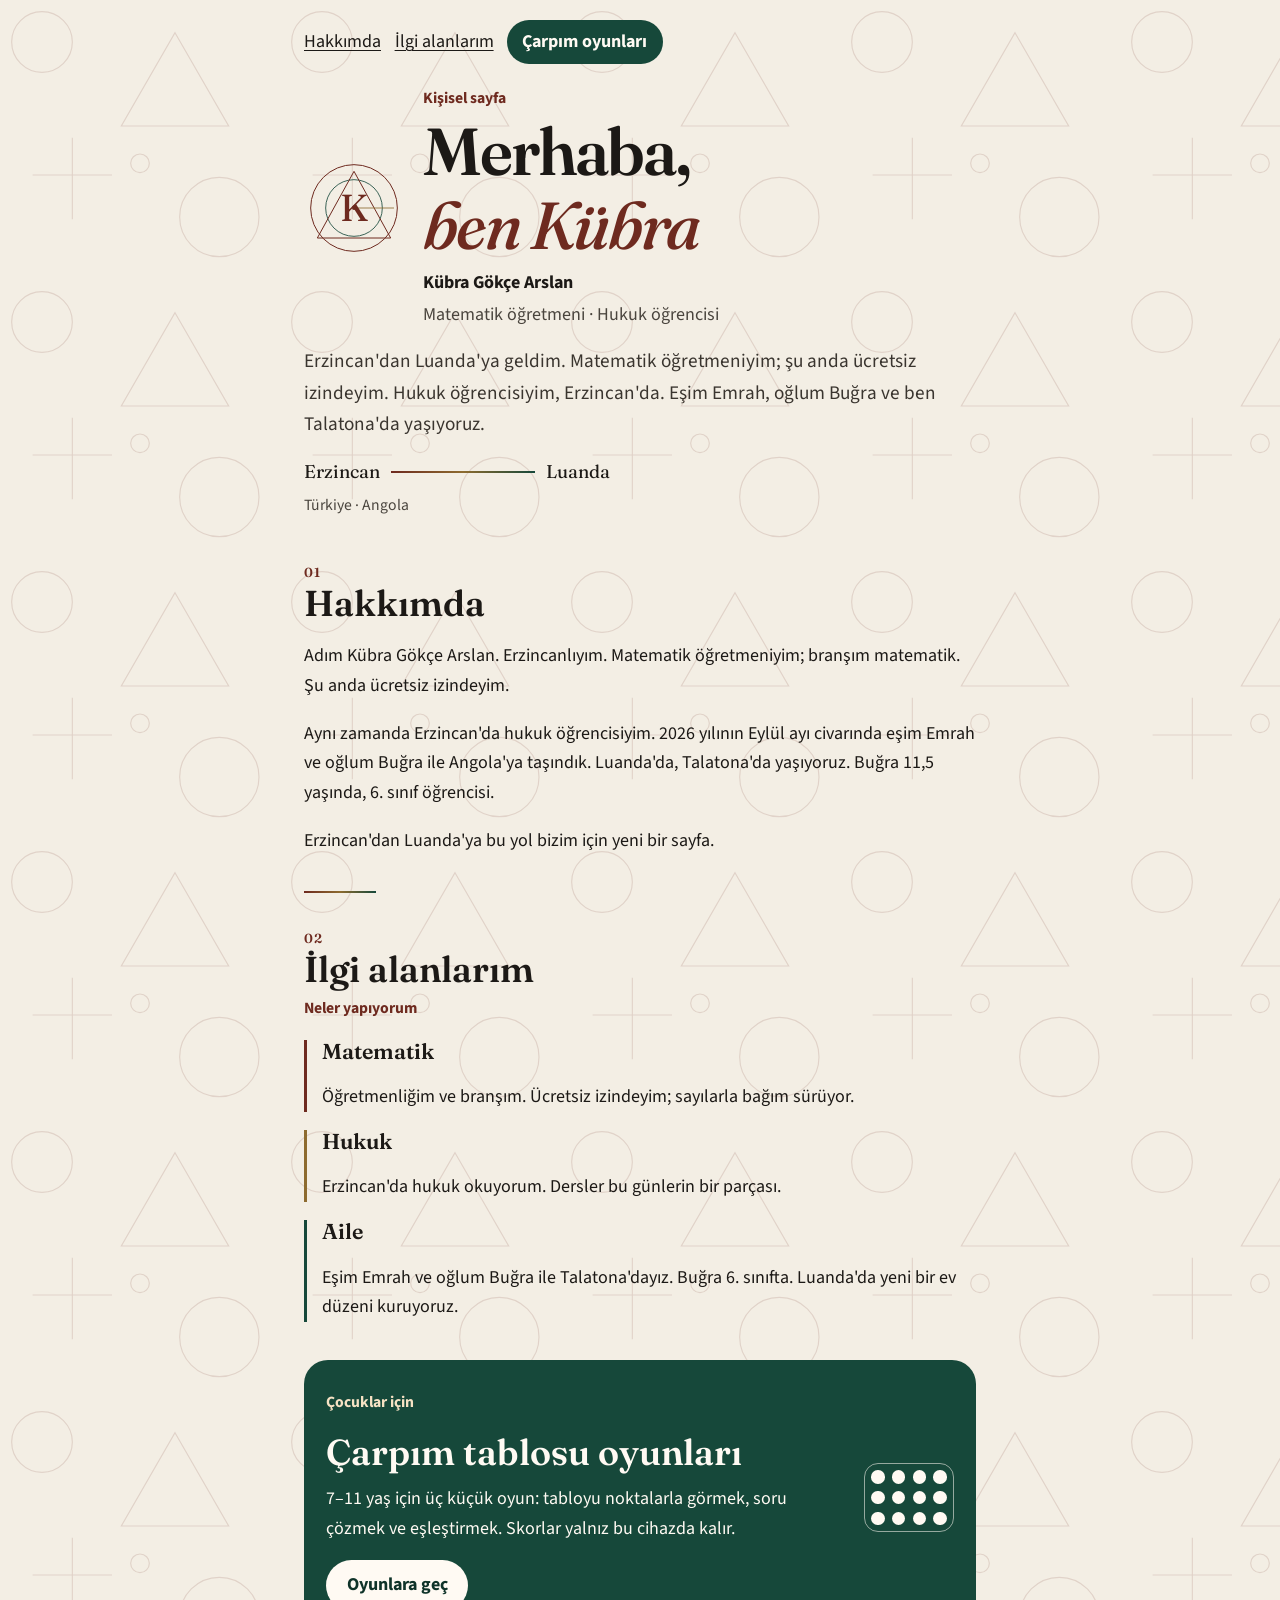
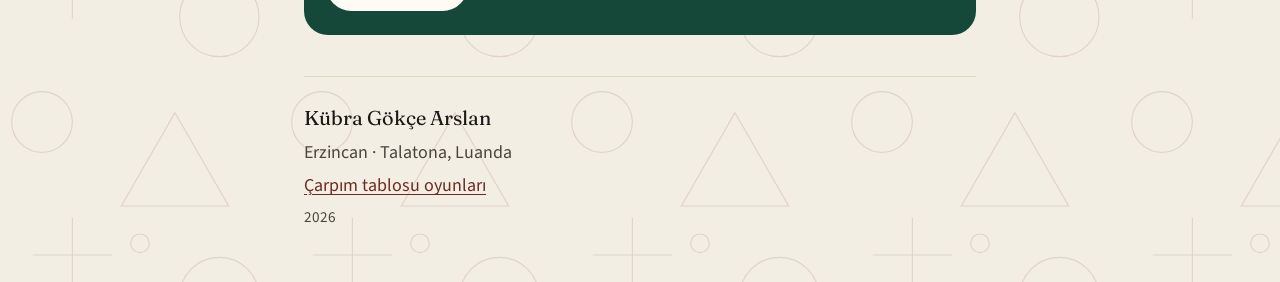
==== index.html @ b250f560 "Add Kübra's personal page and multiplication games Publish a static Turkish homepage from the reposi" ====
<!DOCTYPE html>
<html lang="tr">
<head>
  <meta charset="utf-8">
  <meta name="viewport" content="width=device-width, initial-scale=1">
  <meta name="description" content="Kübra Gökçe Arslan'ın kişisel sayfası. Erzincanlı matematik öğretmeni ve hukuk öğrencisi. Luanda, Talatona.">
  <meta name="theme-color" content="#f3eee4">
  <meta name="color-scheme" content="light">
  <title>Kübra Gökçe Arslan</title>
  <link rel="icon" href="favicon.svg" type="image/svg+xml">
  <link rel="preconnect" href="https://fonts.googleapis.com">
  <link rel="preconnect" href="https://fonts.gstatic.com" crossorigin>
  <link href="https://fonts.googleapis.com/css2?family=Fraunces:ital,opsz,wght@0,9..144,600;1,9..144,500&family=Source+Sans+3:ital,wght@0,400;0,600;0,700;1,400&display=swap" rel="stylesheet">
  <link rel="stylesheet" href="styles.css">
</head>
<body>
  <a class="skip" href="#icerik">İçeriğe geç</a>
  <div class="wrap">
    <header class="hero">
      <nav class="nav" aria-label="Sayfa bölümleri">
        <a href="#hakkimda">Hakkımda</a>
        <a href="#ilgi">İlgi alanlarım</a>
        <a class="nav-cta" href="oyunlar/index.html">Çarpım oyunları</a>
      </nav>

      <div class="hero-top">
        <!--
          Fotoğraf eklemek istersen:
          1. Fotoğraf dosyasını bu klasöre koy. Adı, örneğin, fotograf.jpg olsun.
          2. Alttaki <div class="seal">...</div> bloğunun tamamını sil.
          3. Yerine şunu yapıştır:
             <img class="portre" src="fotograf.jpg" alt="Kübra Gökçe Arslan">
          Bu not sitede görünmez.
        -->
        <div class="seal" aria-hidden="true">
          <svg viewBox="0 0 120 120" focusable="false">
            <circle cx="60" cy="60" r="52" fill="none" stroke="currentColor" stroke-width="1.2"/>
            <circle cx="60" cy="60" r="34" fill="none" stroke="#16483a" stroke-width="1"/>
            <path d="M60 16 L104 96 H16 Z" fill="none" stroke="currentColor" stroke-width="1.2"/>
            <path d="M60 60 H108" stroke="#8d6b2f" stroke-width="1"/>
            <circle cx="60" cy="60" r="2.4" fill="currentColor"/>
          </svg>
          <span class="seal-letter">K</span>
        </div>

        <div class="hero-copy">
          <p class="kicker">Kişisel sayfa</p>
          <h1>Merhaba, <em>ben Kübra</em></h1>
          <p class="fullname">Kübra Gökçe Arslan</p>
          <p class="roles">Matematik öğretmeni · Hukuk öğrencisi</p>
        </div>
      </div>

      <p class="lead">Erzincan'dan Luanda'ya geldim. Matematik öğretmeniyim; şu anda ücretsiz izindeyim. Hukuk öğrencisiyim, Erzincan'da. Eşim Emrah, oğlum Buğra ve ben Talatona'da yaşıyoruz.</p>

      <div class="yol">
        <span>Erzincan</span>
        <span class="yol-cizgi" aria-hidden="true"></span>
        <span>Luanda</span>
      </div>
      <p class="yol-alt">Türkiye · Angola</p>
    </header>

    <main id="icerik">
      <section id="hakkimda" aria-labelledby="hakkimda-baslik">
        <h2 id="hakkimda-baslik"><span class="idx" aria-hidden="true">01</span>Hakkımda</h2>
        <p>Adım Kübra Gökçe Arslan. Erzincanlıyım. Matematik öğretmeniyim; branşım matematik. Şu anda ücretsiz izindeyim.</p>
        <p>Aynı zamanda Erzincan'da hukuk öğrencisiyim. 2026 yılının Eylül ayı civarında eşim Emrah ve oğlum Buğra ile Angola'ya taşındık. Luanda'da, Talatona'da yaşıyoruz. Buğra 11,5 yaşında, 6. sınıf öğrencisi.</p>
        <p>Erzincan'dan Luanda'ya bu yol bizim için yeni bir sayfa.</p>
      </section>

      <hr class="soft">

      <section id="ilgi" aria-labelledby="ilgi-baslik">
        <h2 id="ilgi-baslik"><span class="idx" aria-hidden="true">02</span>İlgi alanlarım</h2>
        <p class="section-kicker">Neler yapıyorum</p>
        <article class="thread">
          <h3>Matematik</h3>
          <p>Öğretmenliğim ve branşım. Ücretsiz izindeyim; sayılarla bağım sürüyor.</p>
        </article>
        <article class="thread thread-hukuk">
          <h3>Hukuk</h3>
          <p>Erzincan'da hukuk okuyorum. Dersler bu günlerin bir parçası.</p>
        </article>
        <article class="thread thread-aile">
          <h3>Aile</h3>
          <p>Eşim Emrah ve oğlum Buğra ile Talatona'dayız. Buğra 6. sınıfta. Luanda'da yeni bir ev düzeni kuruyoruz.</p>
        </article>
      </section>

      <section class="play" aria-labelledby="oyun-baslik">
        <div class="play-copy">
          <p class="kicker">Çocuklar için</p>
          <h2 id="oyun-baslik">Çarpım tablosu oyunları</h2>
          <p>7–11 yaş için üç küçük oyun: tabloyu noktalarla görmek, soru çözmek ve eşleştirmek. Skorlar yalnız bu cihazda kalır.</p>
          <a class="btn" href="oyunlar/index.html">Oyunlara geç</a>
        </div>
        <div class="play-dots" aria-hidden="true">
          <span></span><span></span><span></span><span></span>
          <span></span><span></span><span></span><span></span>
          <span></span><span></span><span></span><span></span>
        </div>
      </section>
    </main>

    <footer>
      <!--
        İletişim yazmak istersen bu notu sil ve altına kısa bir satır ekle.
        Örnek:
        <p>İletişim: istediğin kısa not</p>
        E-posta, telefon veya adres yazmak zorunda değilsin.
        Yazarsan sayfa herkese açık olur; bunu unutma.
      -->
      <p class="footer-name">Kübra Gökçe Arslan</p>
      <p>Erzincan · Talatona, Luanda</p>
      <p><a href="oyunlar/index.html">Çarpım tablosu oyunları</a></p>
      <p class="fine">2026</p>
    </footer>
  </div>
</body>
</html>
---- styles.css ----
/* Görünüm bu dosyada. Yazıları değiştirmek için index.html dosyasına bak. */

:root {
  --bg: #f3eee4;
  --card: #fffaf3;
  --ink: #1c1916;
  --ink-soft: #3a352f;
  --muted: #4a453e;
  --line: #e3d7c4;
  --terra: #6e2a1f;
  --palm: #16483a;
  --palm-deep: #0f3329;
  --cream: #fffaf3;
  --gold: #8d6b2f;
  --wash: #f6e4d8;
  --good: #e4f0e8;
  --serif: "Fraunces", "Iowan Old Style", Palatino, "Palatino Linotype", Georgia, serif;
  --sans: "Source Sans 3", "Segoe UI", sans-serif;
}

*,
*::before,
*::after {
  box-sizing: border-box;
}

html {
  scroll-behavior: smooth;
}

body {
  margin: 0;
  background-color: var(--bg);
  background-image: url("motif.svg");
  background-size: 280px;
  color: var(--ink);
  font-family: var(--sans);
  font-size: 1.125rem;
  line-height: 1.65;
  overflow-x: clip;
}

::selection {
  background: #ead3b0;
  color: var(--ink);
}

img,
svg {
  max-width: 100%;
  height: auto;
}

a {
  color: var(--terra);
  text-underline-offset: 0.18em;
}

a:hover {
  color: var(--palm);
}

:focus {
  outline: 3px solid var(--palm);
  outline-offset: 3px;
}

:focus:not(:focus-visible) {
  outline: none;
}

.skip {
  position: absolute;
  left: 0.75rem;
  top: -4rem;
  z-index: 20;
  background: var(--ink);
  color: var(--cream);
  padding: 0.55rem 0.9rem;
  border-radius: 10px;
  text-decoration: none;
}

.skip:focus {
  top: 0.75rem;
}

.wrap {
  width: min(42rem, calc(100% - 2rem));
  margin-inline: auto;
  padding-bottom: 3rem;
}

.kicker,
.section-kicker {
  margin: 0;
  color: var(--terra);
  font-weight: 700;
  font-size: 0.98rem;
}

.hero {
  padding: 1.25rem 0 0.5rem;
}

.nav {
  display: flex;
  flex-wrap: wrap;
  gap: 0.35rem 0.85rem;
  align-items: center;
  margin: 0 0 1.35rem;
}

.nav a {
  color: var(--ink);
  min-height: 44px;
  display: inline-flex;
  align-items: center;
  text-decoration-thickness: 1px;
}

.nav a.nav-cta {
  color: var(--cream);
  background: var(--palm);
  text-decoration: none;
  font-weight: 700;
  padding: 0.35rem 0.95rem;
  border-radius: 999px;
}

.nav a.nav-cta:hover {
  color: var(--cream);
  background: var(--palm-deep);
}

.hero-top {
  display: flex;
  flex-direction: column;
  gap: 0.85rem;
  margin-bottom: 1rem;
}

.seal {
  position: relative;
  width: 6.25rem;
  height: 6.25rem;
  color: var(--terra);
  display: grid;
  place-items: center;
  flex: none;
}

.seal svg {
  position: absolute;
  inset: 0;
  width: 100%;
  height: 100%;
}

.seal-letter {
  position: relative;
  font-family: var(--serif);
  font-size: 2.35rem;
  line-height: 1;
}

.portre {
  width: 6.5rem;
  height: 6.5rem;
  object-fit: cover;
  border-radius: 50%;
  border: 3px solid var(--cream);
  box-shadow: 0 0 0 1.5px var(--line);
}

h1,
h2,
h3 {
  font-family: var(--serif);
  font-weight: 600;
  line-height: 1.12;
  text-wrap: balance;
}

h1 {
  margin: 0.15rem 0 0.35rem;
  font-size: clamp(2.5rem, 8vw, 4.15rem);
  letter-spacing: -0.03em;
}

h1 em {
  font-style: italic;
  font-weight: 500;
  color: var(--terra);
}

h2 {
  margin: 0 0 0.75rem;
  font-size: clamp(1.75rem, 4vw, 2.25rem);
}

h3 {
  margin: 0 0 0.3rem;
  font-size: 1.35rem;
}

.idx {
  display: block;
  margin-bottom: 0.2rem;
  color: var(--terra);
  font-size: 0.82rem;
  letter-spacing: 0.08em;
  font-variant-numeric: tabular-nums;
}

.fullname {
  margin: 0;
  font-weight: 700;
}

.roles {
  margin: 0.15rem 0 0;
  color: var(--muted);
}

.lead {
  font-size: 1.2rem;
  color: var(--ink-soft);
  margin: 0.4rem 0 1rem;
}

.yol {
  display: flex;
  align-items: center;
  gap: 0.7rem;
  font-family: var(--serif);
  font-size: 1.15rem;
}

.yol-cizgi {
  flex: 1;
  max-width: 9rem;
  height: 2px;
  background: linear-gradient(90deg, var(--terra), var(--gold), var(--palm));
}

.yol-alt {
  margin: 0.35rem 0 0;
  color: var(--muted);
  font-size: 0.98rem;
}

main section {
  margin-top: 2.4rem;
}

.section-kicker {
  margin-top: -0.35rem;
  margin-bottom: 1rem;
}

.thread {
  border-left: 3px solid var(--terra);
  padding-left: 0.95rem;
  margin: 1.15rem 0;
}

.thread-hukuk {
  border-left-color: var(--gold);
}

.thread-aile {
  border-left-color: var(--palm);
}

hr.soft {
  border: 0;
  height: 2px;
  width: 4.5rem;
  margin: 2.2rem 0 0;
  background: linear-gradient(90deg, var(--terra), var(--gold), var(--palm));
}

.play {
  background: var(--palm);
  color: var(--cream);
  border-radius: 24px;
  padding: 1.35rem 1.25rem 1.45rem;
  display: grid;
  gap: 1rem;
}

.play .kicker,
.play h2,
.play p {
  color: var(--cream);
}

.play .kicker {
  color: #f6e2c4;
}

.play p {
  margin: 0.35rem 0 1rem;
}

.play .btn {
  background: var(--cream);
  color: var(--palm-deep);
}

.play .btn:hover {
  background: #fff;
  color: var(--palm-deep);
}

.play-dots {
  display: grid;
  grid-template-columns: repeat(4, 0.85rem);
  gap: 0.45rem;
  align-content: center;
  justify-content: start;
  padding: 0.35rem;
  border: 1.5px solid rgba(255, 250, 243, 0.55);
  border-radius: 14px;
  width: max-content;
  height: max-content;
}

.play-dots span {
  width: 0.85rem;
  height: 0.85rem;
  border-radius: 50%;
  background: var(--cream);
}

.btn,
button,
input {
  font: inherit;
}

.btn {
  display: inline-flex;
  align-items: center;
  justify-content: center;
  min-height: 48px;
  padding: 0.55rem 1.15rem;
  border-radius: 999px;
  border: 2px solid transparent;
  background: var(--palm);
  color: var(--cream);
  text-decoration: none;
  font-weight: 700;
  cursor: pointer;
  touch-action: manipulation;
}

.btn:hover {
  background: var(--palm-deep);
  color: var(--cream);
}

.btn-ghost {
  background: transparent;
  color: var(--ink);
  border-color: var(--line);
}

.btn-ghost:hover {
  background: var(--card);
  color: var(--ink);
}

footer {
  margin-top: 2.6rem;
  padding-top: 1.2rem;
  border-top: 1px solid var(--line);
  color: var(--muted);
}

footer p {
  margin: 0.25rem 0;
}

.footer-name {
  font-family: var(--serif);
  color: var(--ink);
  font-size: 1.25rem;
}

.fine {
  font-size: 0.95rem;
}

.sr-only {
  position: absolute;
  width: 1px;
  height: 1px;
  padding: 0;
  margin: -1px;
  overflow: hidden;
  clip: rect(0, 0, 0, 0);
  white-space: nowrap;
  border: 0;
}

@media (min-width: 680px) {
  .hero-top {
    flex-direction: row;
    align-items: center;
    gap: 1.2rem;
  }

  .play {
    grid-template-columns: 1fr auto;
    align-items: center;
    padding: 1.5rem 1.4rem;
  }
}

@media (prefers-reduced-motion: reduce) {
  html {
    scroll-behavior: auto;
  }

  *,
  *::before,
  *::after {
    animation: none !important;
    transition: none !important;
  }
}

@media (forced-colors: active) {
  .nav-cta,
  .btn,
  .play {
    border: 1px solid ButtonText;
  }
}
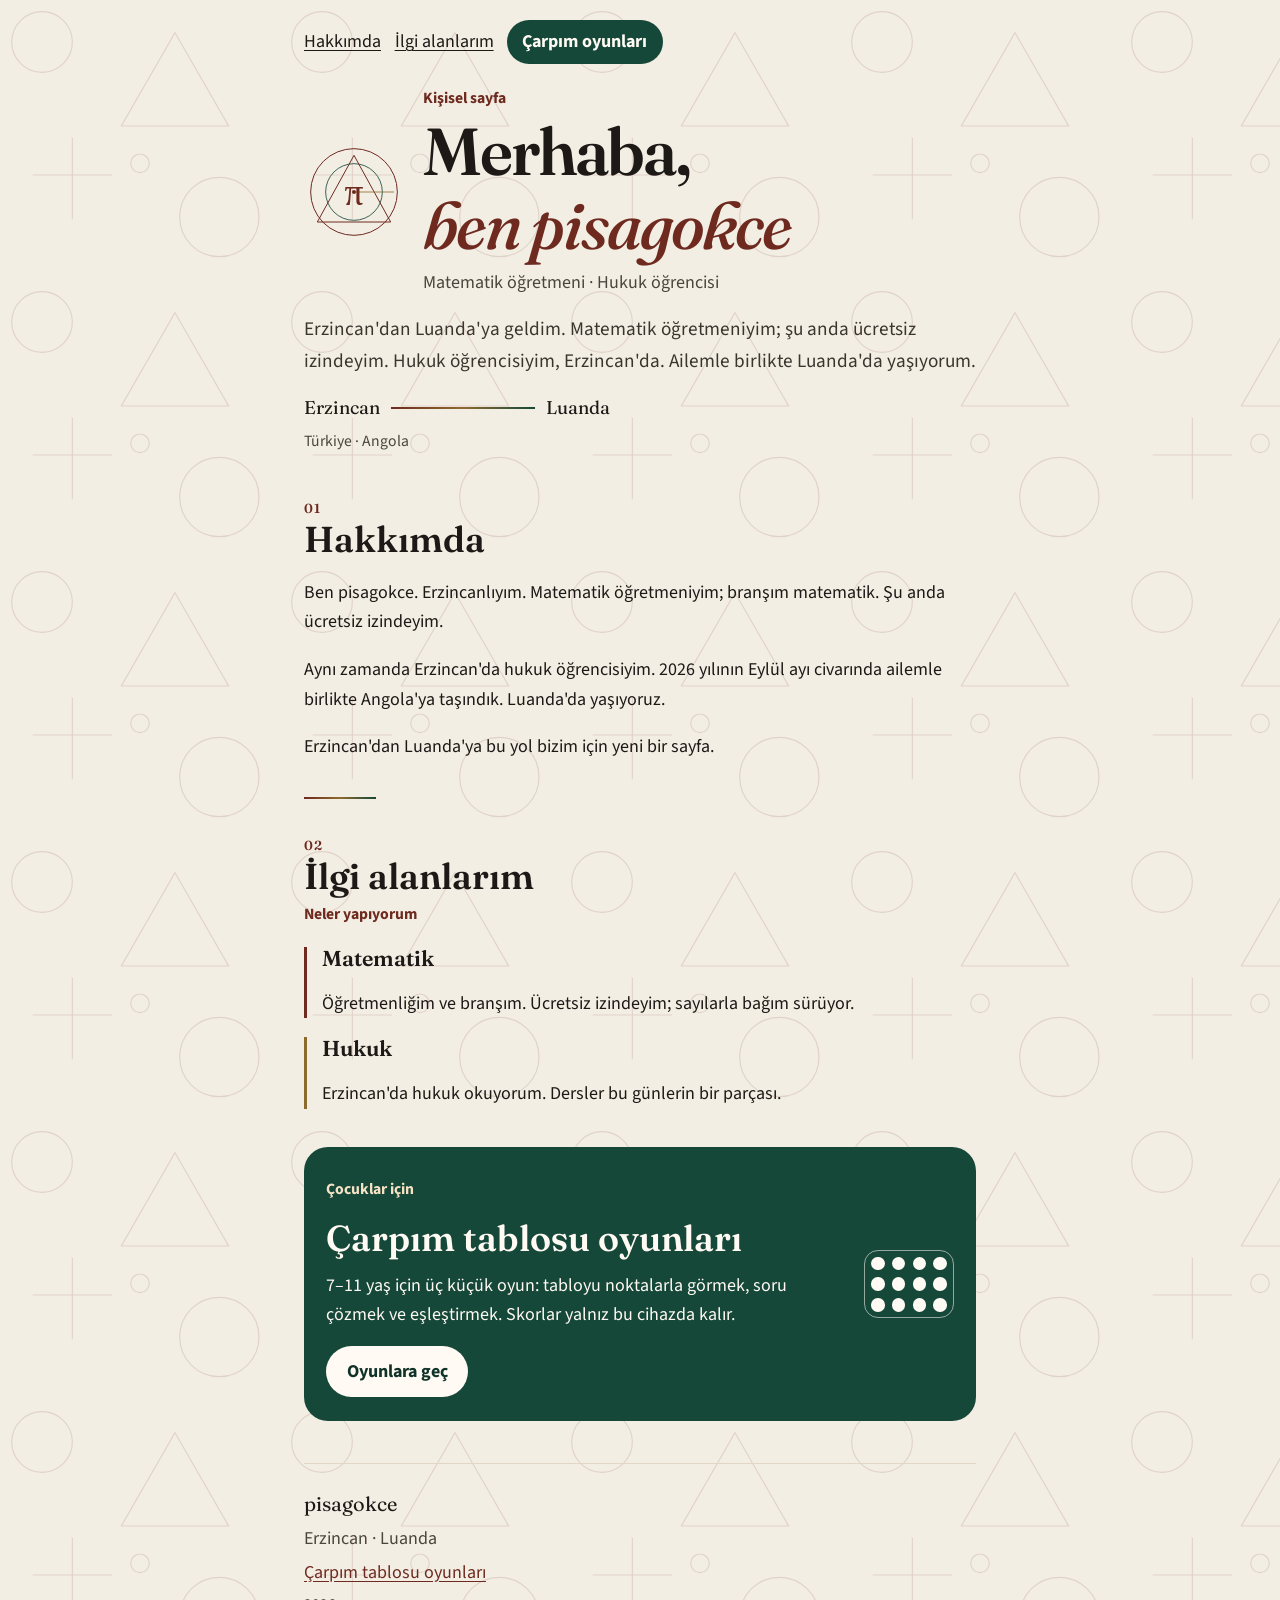
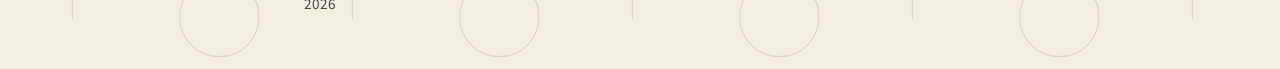
==== commit 554662b4: "Use the public name pisagokce and drop private details The page no longer names family members or a " ====
--- a/index.html
+++ b/index.html
@@ -3,10 +3,10 @@
 <head>
   <meta charset="utf-8">
   <meta name="viewport" content="width=device-width, initial-scale=1">
-  <meta name="description" content="Kübra Gökçe Arslan'ın kişisel sayfası. Erzincanlı matematik öğretmeni ve hukuk öğrencisi. Luanda, Talatona.">
+  <meta name="description" content="pisagokce'nin kişisel sayfası. Erzincanlı matematik öğretmeni ve hukuk öğrencisi. Luanda.">
   <meta name="theme-color" content="#f3eee4">
   <meta name="color-scheme" content="light">
-  <title>Kübra Gökçe Arslan</title>
+  <title>pisagokce</title>
   <link rel="icon" href="favicon.svg" type="image/svg+xml">
   <link rel="preconnect" href="https://fonts.googleapis.com">
   <link rel="preconnect" href="https://fonts.gstatic.com" crossorigin>
@@ -29,7 +29,7 @@
           1. Fotoğraf dosyasını bu klasöre koy. Adı, örneğin, fotograf.jpg olsun.
           2. Alttaki <div class="seal">...</div> bloğunun tamamını sil.
           3. Yerine şunu yapıştır:
-             <img class="portre" src="fotograf.jpg" alt="Kübra Gökçe Arslan">
+             <img class="portre" src="fotograf.jpg" alt="pisagokce">
           Bu not sitede görünmez.
         -->
         <div class="seal" aria-hidden="true">
@@ -40,18 +40,17 @@
             <path d="M60 60 H108" stroke="#8d6b2f" stroke-width="1"/>
             <circle cx="60" cy="60" r="2.4" fill="currentColor"/>
           </svg>
-          <span class="seal-letter">K</span>
+          <span class="seal-letter">π</span>
         </div>
 
         <div class="hero-copy">
           <p class="kicker">Kişisel sayfa</p>
-          <h1>Merhaba, <em>ben Kübra</em></h1>
-          <p class="fullname">Kübra Gökçe Arslan</p>
+          <h1>Merhaba, <em>ben pisagokce</em></h1>
           <p class="roles">Matematik öğretmeni · Hukuk öğrencisi</p>
         </div>
       </div>
 
-      <p class="lead">Erzincan'dan Luanda'ya geldim. Matematik öğretmeniyim; şu anda ücretsiz izindeyim. Hukuk öğrencisiyim, Erzincan'da. Eşim Emrah, oğlum Buğra ve ben Talatona'da yaşıyoruz.</p>
+      <p class="lead">Erzincan'dan Luanda'ya geldim. Matematik öğretmeniyim; şu anda ücretsiz izindeyim. Hukuk öğrencisiyim, Erzincan'da. Ailemle birlikte Luanda'da yaşıyorum.</p>
 
       <div class="yol">
         <span>Erzincan</span>
@@ -64,8 +63,8 @@
     <main id="icerik">
       <section id="hakkimda" aria-labelledby="hakkimda-baslik">
         <h2 id="hakkimda-baslik"><span class="idx" aria-hidden="true">01</span>Hakkımda</h2>
-        <p>Adım Kübra Gökçe Arslan. Erzincanlıyım. Matematik öğretmeniyim; branşım matematik. Şu anda ücretsiz izindeyim.</p>
-        <p>Aynı zamanda Erzincan'da hukuk öğrencisiyim. 2026 yılının Eylül ayı civarında eşim Emrah ve oğlum Buğra ile Angola'ya taşındık. Luanda'da, Talatona'da yaşıyoruz. Buğra 11,5 yaşında, 6. sınıf öğrencisi.</p>
+        <p>Ben pisagokce. Erzincanlıyım. Matematik öğretmeniyim; branşım matematik. Şu anda ücretsiz izindeyim.</p>
+        <p>Aynı zamanda Erzincan'da hukuk öğrencisiyim. 2026 yılının Eylül ayı civarında ailemle birlikte Angola'ya taşındık. Luanda'da yaşıyoruz.</p>
         <p>Erzincan'dan Luanda'ya bu yol bizim için yeni bir sayfa.</p>
       </section>
 
@@ -81,10 +80,6 @@
         <article class="thread thread-hukuk">
           <h3>Hukuk</h3>
           <p>Erzincan'da hukuk okuyorum. Dersler bu günlerin bir parçası.</p>
-        </article>
-        <article class="thread thread-aile">
-          <h3>Aile</h3>
-          <p>Eşim Emrah ve oğlum Buğra ile Talatona'dayız. Buğra 6. sınıfta. Luanda'da yeni bir ev düzeni kuruyoruz.</p>
         </article>
       </section>
 
@@ -111,8 +106,8 @@
         E-posta, telefon veya adres yazmak zorunda değilsin.
         Yazarsan sayfa herkese açık olur; bunu unutma.
       -->
-      <p class="footer-name">Kübra Gökçe Arslan</p>
-      <p>Erzincan · Talatona, Luanda</p>
+      <p class="footer-name">pisagokce</p>
+      <p>Erzincan · Luanda</p>
       <p><a href="oyunlar/index.html">Çarpım tablosu oyunları</a></p>
       <p class="fine">2026</p>
     </footer>
--- a/styles.css
+++ b/styles.css
@@ -269,10 +269,6 @@
   border-left-color: var(--gold);
 }
 
-.thread-aile {
-  border-left-color: var(--palm);
-}
-
 hr.soft {
   border: 0;
   height: 2px;
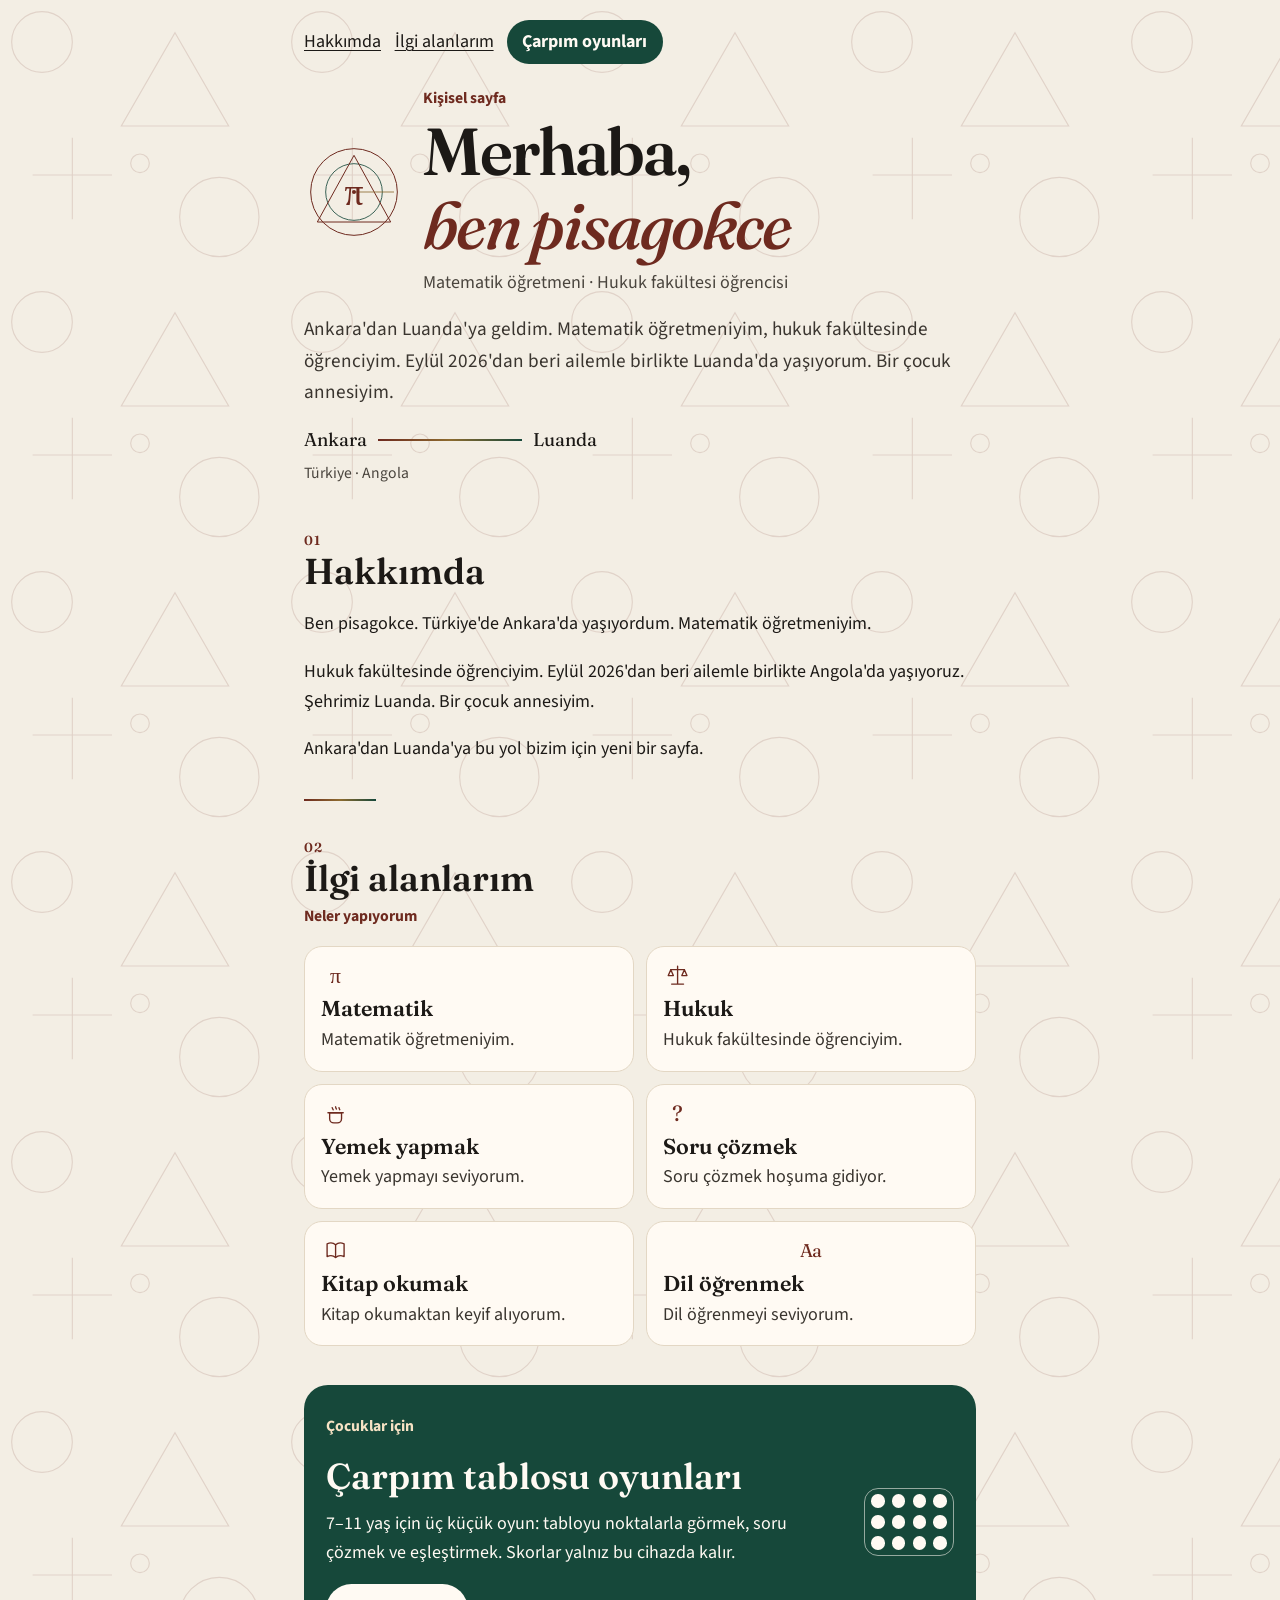
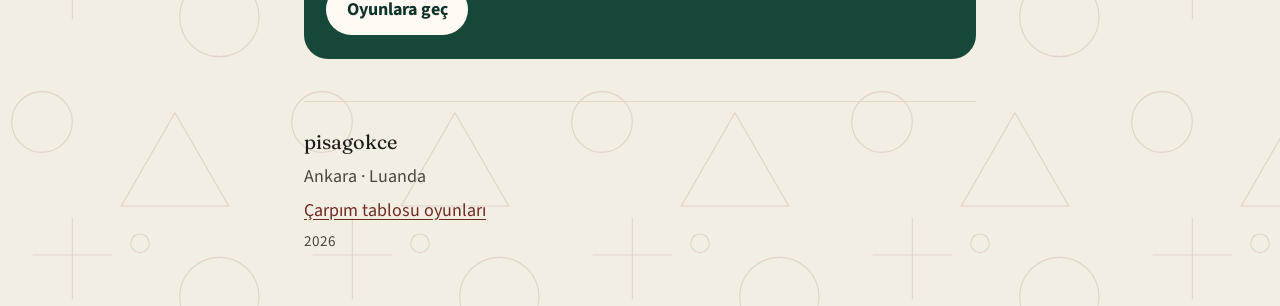
==== commit fa2b2d77: "Rewrite the homepage around Ankara, Luanda, and hobbies The about text now follows the updated facts" ====
--- a/index.html
+++ b/index.html
@@ -3,7 +3,7 @@
 <head>
   <meta charset="utf-8">
   <meta name="viewport" content="width=device-width, initial-scale=1">
-  <meta name="description" content="pisagokce'nin kişisel sayfası. Erzincanlı matematik öğretmeni ve hukuk öğrencisi. Luanda.">
+  <meta name="description" content="pisagokce'nin kişisel sayfası. Ankara'dan Luanda'ya. Matematik öğretmeni, hukuk fakültesi öğrencisi.">
   <meta name="theme-color" content="#f3eee4">
   <meta name="color-scheme" content="light">
   <title>pisagokce</title>
@@ -46,14 +46,14 @@
         <div class="hero-copy">
           <p class="kicker">Kişisel sayfa</p>
           <h1>Merhaba, <em>ben pisagokce</em></h1>
-          <p class="roles">Matematik öğretmeni · Hukuk öğrencisi</p>
+          <p class="roles">Matematik öğretmeni · Hukuk fakültesi öğrencisi</p>
         </div>
       </div>
 
-      <p class="lead">Erzincan'dan Luanda'ya geldim. Matematik öğretmeniyim; şu anda ücretsiz izindeyim. Hukuk öğrencisiyim, Erzincan'da. Ailemle birlikte Luanda'da yaşıyorum.</p>
+      <p class="lead">Ankara'dan Luanda'ya geldim. Matematik öğretmeniyim, hukuk fakültesinde öğrenciyim. Eylül 2026'dan beri ailemle birlikte Luanda'da yaşıyorum. Bir çocuk annesiyim.</p>
 
       <div class="yol">
-        <span>Erzincan</span>
+        <span>Ankara</span>
         <span class="yol-cizgi" aria-hidden="true"></span>
         <span>Luanda</span>
       </div>
@@ -63,9 +63,9 @@
     <main id="icerik">
       <section id="hakkimda" aria-labelledby="hakkimda-baslik">
         <h2 id="hakkimda-baslik"><span class="idx" aria-hidden="true">01</span>Hakkımda</h2>
-        <p>Ben pisagokce. Erzincanlıyım. Matematik öğretmeniyim; branşım matematik. Şu anda ücretsiz izindeyim.</p>
-        <p>Aynı zamanda Erzincan'da hukuk öğrencisiyim. 2026 yılının Eylül ayı civarında ailemle birlikte Angola'ya taşındık. Luanda'da yaşıyoruz.</p>
-        <p>Erzincan'dan Luanda'ya bu yol bizim için yeni bir sayfa.</p>
+        <p>Ben pisagokce. Türkiye'de Ankara'da yaşıyordum. Matematik öğretmeniyim.</p>
+        <p>Hukuk fakültesinde öğrenciyim. Eylül 2026'dan beri ailemle birlikte Angola'da yaşıyoruz. Şehrimiz Luanda. Bir çocuk annesiyim.</p>
+        <p>Ankara'dan Luanda'ya bu yol bizim için yeni bir sayfa.</p>
       </section>
 
       <hr class="soft">
@@ -73,14 +73,53 @@
       <section id="ilgi" aria-labelledby="ilgi-baslik">
         <h2 id="ilgi-baslik"><span class="idx" aria-hidden="true">02</span>İlgi alanlarım</h2>
         <p class="section-kicker">Neler yapıyorum</p>
-        <article class="thread">
-          <h3>Matematik</h3>
-          <p>Öğretmenliğim ve branşım. Ücretsiz izindeyim; sayılarla bağım sürüyor.</p>
-        </article>
-        <article class="thread thread-hukuk">
-          <h3>Hukuk</h3>
-          <p>Erzincan'da hukuk okuyorum. Dersler bu günlerin bir parçası.</p>
-        </article>
+        <ul class="ilgi-grid">
+          <li>
+            <span class="mark" aria-hidden="true">π</span>
+            <h3>Matematik</h3>
+            <p>Matematik öğretmeniyim.</p>
+          </li>
+          <li>
+            <span class="mark" aria-hidden="true">
+              <svg viewBox="0 0 32 32" focusable="false">
+                <path d="M16 5v21M9 26h14M8 9h16" fill="none" stroke="currentColor" stroke-width="1.6" stroke-linecap="round"/>
+                <path d="M8 9 5 16h6L8 9zM24 9l-3 7h6L24 9z" fill="none" stroke="currentColor" stroke-width="1.6" stroke-linejoin="round"/>
+              </svg>
+            </span>
+            <h3>Hukuk</h3>
+            <p>Hukuk fakültesinde öğrenciyim.</p>
+          </li>
+          <li>
+            <span class="mark" aria-hidden="true">
+              <svg viewBox="0 0 32 32" focusable="false">
+                <path d="M9 15h14v7a5 5 0 0 1-5 5h-4a5 5 0 0 1-5-5v-7z" fill="none" stroke="currentColor" stroke-width="1.6"/>
+                <path d="M7 15h18M12 9c.4 1.6 1.2 2.4 1.2 2.4M16 8c.4 1.8 1 2.6 1 2.6M20 9c.3 1.6.9 2.4.9 2.4" fill="none" stroke="currentColor" stroke-width="1.6" stroke-linecap="round"/>
+              </svg>
+            </span>
+            <h3>Yemek yapmak</h3>
+            <p>Yemek yapmayı seviyorum.</p>
+          </li>
+          <li>
+            <span class="mark" aria-hidden="true">?</span>
+            <h3>Soru çözmek</h3>
+            <p>Soru çözmek hoşuma gidiyor.</p>
+          </li>
+          <li>
+            <span class="mark" aria-hidden="true">
+              <svg viewBox="0 0 32 32" focusable="false">
+                <path d="M6 8c3.5-1.6 7-1.6 10 1.2C19 6.4 22.5 6.4 26 8v15c-3.5-1.6-7-1.6-10 1.2-3-2.8-6.5-2.8-10-1.2V8z" fill="none" stroke="currentColor" stroke-width="1.6" stroke-linejoin="round"/>
+                <path d="M16 9.2v15" fill="none" stroke="currentColor" stroke-width="1.6"/>
+              </svg>
+            </span>
+            <h3>Kitap okumak</h3>
+            <p>Kitap okumaktan keyif alıyorum.</p>
+          </li>
+          <li>
+            <span class="mark mark-letters" aria-hidden="true">Aa</span>
+            <h3>Dil öğrenmek</h3>
+            <p>Dil öğrenmeyi seviyorum.</p>
+          </li>
+        </ul>
       </section>
 
       <section class="play" aria-labelledby="oyun-baslik">
@@ -107,7 +146,7 @@
         Yazarsan sayfa herkese açık olur; bunu unutma.
       -->
       <p class="footer-name">pisagokce</p>
-      <p>Erzincan · Luanda</p>
+      <p>Ankara · Luanda</p>
       <p><a href="oyunlar/index.html">Çarpım tablosu oyunları</a></p>
       <p class="fine">2026</p>
     </footer>
--- a/styles.css
+++ b/styles.css
@@ -259,14 +259,52 @@
   margin-bottom: 1rem;
 }
 
-.thread {
-  border-left: 3px solid var(--terra);
-  padding-left: 0.95rem;
-  margin: 1.15rem 0;
-}
-
-.thread-hukuk {
-  border-left-color: var(--gold);
+.ilgi-grid {
+  list-style: none;
+  margin: 0.4rem 0 0;
+  padding: 0;
+  display: grid;
+  gap: 0.75rem;
+}
+
+.ilgi-grid li {
+  background: var(--card);
+  border: 1px solid var(--line);
+  border-radius: 18px;
+  padding: 0.9rem 1rem 1rem;
+}
+
+.ilgi-grid h3 {
+  margin: 0 0 0.2rem;
+}
+
+.ilgi-grid p {
+  margin: 0;
+  color: var(--ink-soft);
+}
+
+.mark {
+  display: grid;
+  place-items: center;
+  width: 1.8rem;
+  height: 1.8rem;
+  margin-bottom: 0.45rem;
+  color: var(--terra);
+  font-family: var(--serif);
+  font-size: 1.35rem;
+  line-height: 1;
+}
+
+.mark svg {
+  width: 1.7rem;
+  height: 1.7rem;
+  display: block;
+}
+
+.mark-letters {
+  width: auto;
+  font-size: 1.15rem;
+  letter-spacing: -0.03em;
 }
 
 hr.soft {
@@ -401,6 +439,12 @@
   border: 0;
 }
 
+@media (min-width: 560px) {
+  .ilgi-grid {
+    grid-template-columns: 1fr 1fr;
+  }
+}
+
 @media (min-width: 680px) {
   .hero-top {
     flex-direction: row;
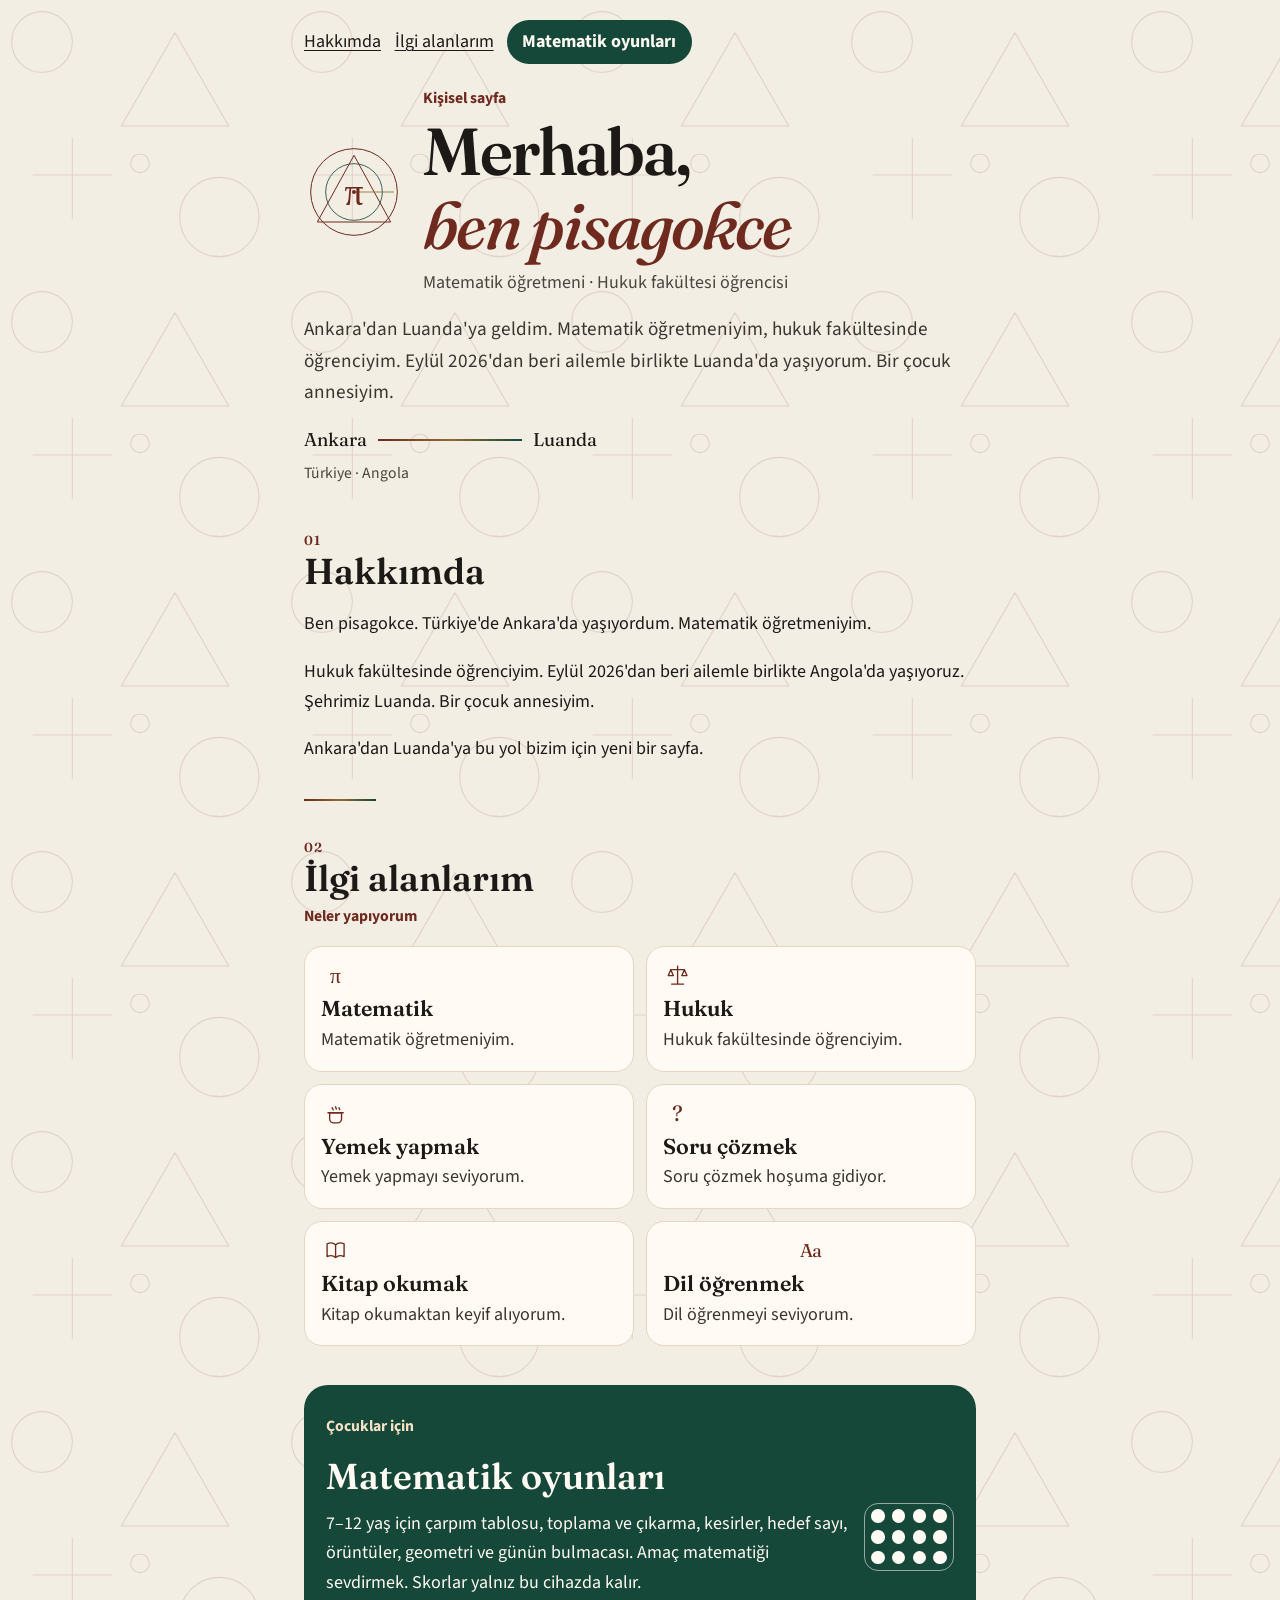
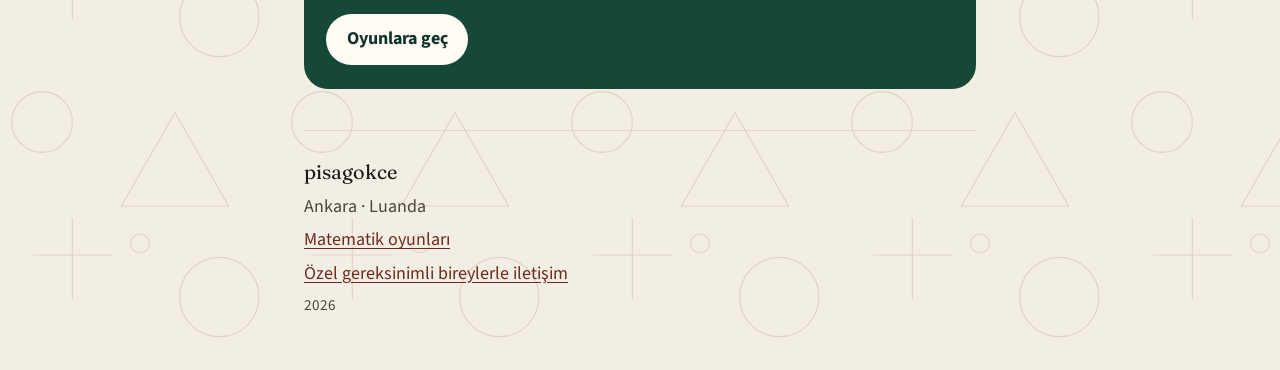
==== commit 0807202f: "Add a math games hub and a respectful language page Keep the multiplication games and open oyunlar/ " ====
--- a/index.html
+++ b/index.html
@@ -20,7 +20,7 @@
       <nav class="nav" aria-label="Sayfa bölümleri">
         <a href="#hakkimda">Hakkımda</a>
         <a href="#ilgi">İlgi alanlarım</a>
-        <a class="nav-cta" href="oyunlar/index.html">Çarpım oyunları</a>
+        <a class="nav-cta" href="oyunlar/index.html">Matematik oyunları</a>
       </nav>
 
       <div class="hero-top">
@@ -125,8 +125,8 @@
       <section class="play" aria-labelledby="oyun-baslik">
         <div class="play-copy">
           <p class="kicker">Çocuklar için</p>
-          <h2 id="oyun-baslik">Çarpım tablosu oyunları</h2>
-          <p>7–11 yaş için üç küçük oyun: tabloyu noktalarla görmek, soru çözmek ve eşleştirmek. Skorlar yalnız bu cihazda kalır.</p>
+          <h2 id="oyun-baslik">Matematik oyunları</h2>
+          <p>7–12 yaş için çarpım tablosu, toplama ve çıkarma, kesirler, hedef sayı, örüntüler, geometri ve günün bulmacası. Amaç matematiği sevdirmek. Skorlar yalnız bu cihazda kalır.</p>
           <a class="btn" href="oyunlar/index.html">Oyunlara geç</a>
         </div>
         <div class="play-dots" aria-hidden="true">
@@ -147,7 +147,8 @@
       -->
       <p class="footer-name">pisagokce</p>
       <p>Ankara · Luanda</p>
-      <p><a href="oyunlar/index.html">Çarpım tablosu oyunları</a></p>
+      <p><a href="oyunlar/index.html">Matematik oyunları</a></p>
+      <p><a href="iletisim.html">Özel gereksinimli bireylerle iletişim</a></p>
       <p class="fine">2026</p>
     </footer>
   </div>
--- a/styles.css
+++ b/styles.css
@@ -427,6 +427,43 @@
   font-size: 0.95rem;
 }
 
+.term-list,
+.plain-list {
+  margin: 0.8rem 0 0;
+  padding: 0;
+  list-style: none;
+}
+
+.term-list li,
+.plain-list li {
+  background: var(--card);
+  border: 1px solid var(--line);
+  border-radius: 16px;
+  padding: 0.75rem 0.9rem;
+  margin: 0 0 0.6rem;
+}
+
+.term-list p {
+  margin: 0.2rem 0;
+}
+
+.plain-list li {
+  padding-left: 0.95rem;
+}
+
+.tag {
+  display: inline-block;
+  min-width: 4.2rem;
+  margin-right: 0.45rem;
+  font-size: 0.92rem;
+  font-weight: 700;
+  color: var(--muted);
+}
+
+.tag-yes {
+  color: var(--palm-deep);
+}
+
 .sr-only {
   position: absolute;
   width: 1px;
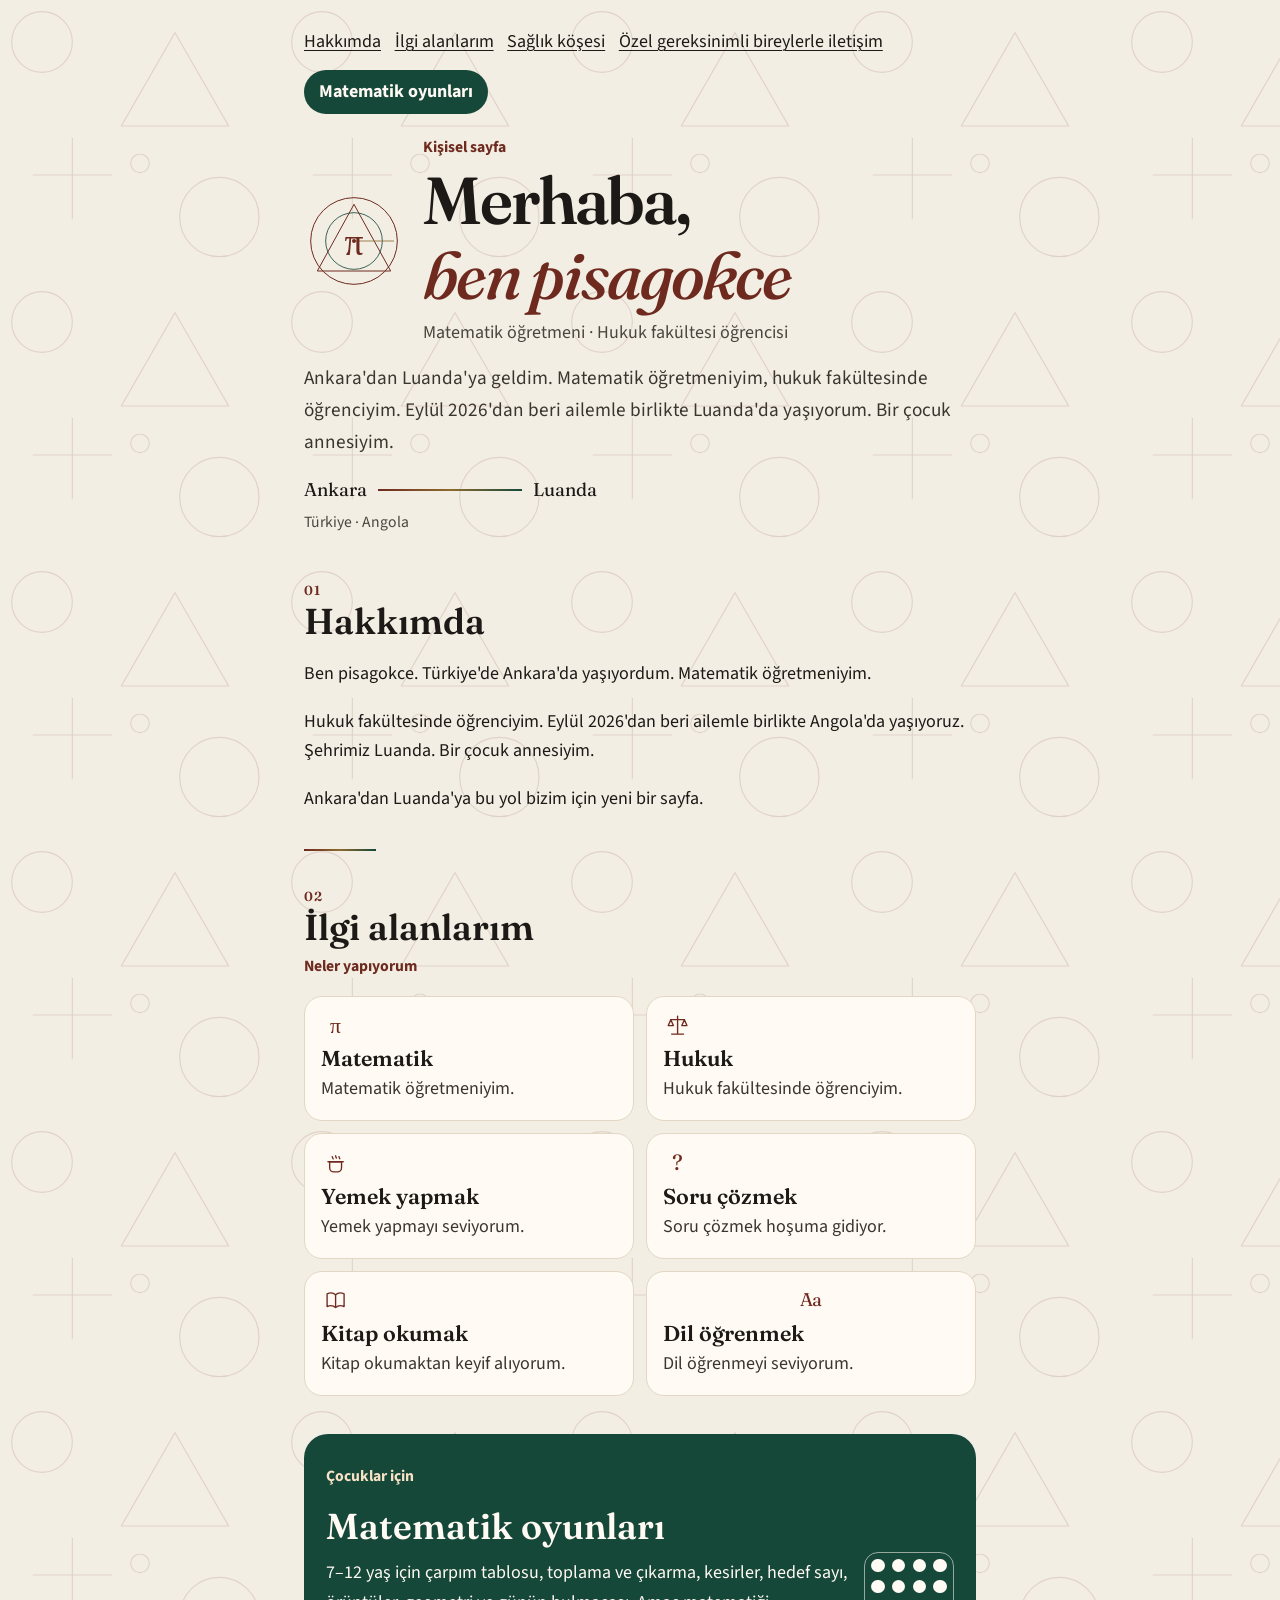
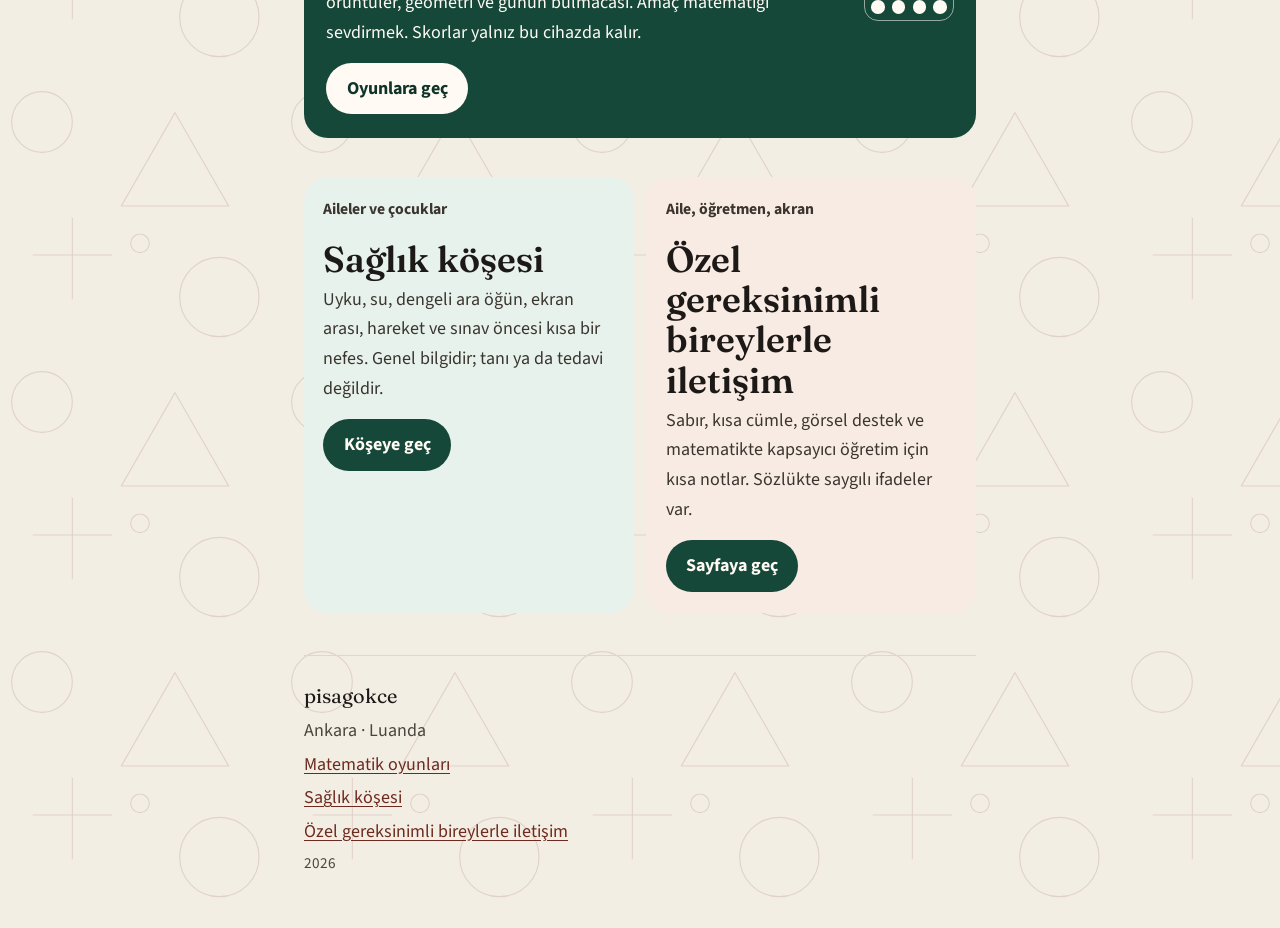
==== commit 397f5dcf: "Add a health corner and expand respectful communication Sağlık köşesi offers general family notes on" ====
--- a/index.html
+++ b/index.html
@@ -17,9 +17,11 @@
   <a class="skip" href="#icerik">İçeriğe geç</a>
   <div class="wrap">
     <header class="hero">
-      <nav class="nav" aria-label="Sayfa bölümleri">
+      <nav class="nav" aria-label="Gezinti">
         <a href="#hakkimda">Hakkımda</a>
         <a href="#ilgi">İlgi alanlarım</a>
+        <a href="saglik/index.html">Sağlık köşesi</a>
+        <a href="iletisim.html">Özel gereksinimli bireylerle iletişim</a>
         <a class="nav-cta" href="oyunlar/index.html">Matematik oyunları</a>
       </nav>
 
@@ -135,6 +137,21 @@
           <span></span><span></span><span></span><span></span>
         </div>
       </section>
+
+      <section class="kapi-grid" aria-label="Köşeler">
+        <article class="kapi">
+          <p class="kicker">Aileler ve çocuklar</p>
+          <h2>Sağlık köşesi</h2>
+          <p>Uyku, su, dengeli ara öğün, ekran arası, hareket ve sınav öncesi kısa bir nefes. Genel bilgidir; tanı ya da tedavi değildir.</p>
+          <a class="btn" href="saglik/index.html">Köşeye geç</a>
+        </article>
+        <article class="kapi kapi-iletisim">
+          <p class="kicker">Aile, öğretmen, akran</p>
+          <h2>Özel gereksinimli bireylerle iletişim</h2>
+          <p>Sabır, kısa cümle, görsel destek ve matematikte kapsayıcı öğretim için kısa notlar. Sözlükte saygılı ifadeler var.</p>
+          <a class="btn" href="iletisim.html">Sayfaya geç</a>
+        </article>
+      </section>
     </main>
 
     <footer>
@@ -148,6 +165,7 @@
       <p class="footer-name">pisagokce</p>
       <p>Ankara · Luanda</p>
       <p><a href="oyunlar/index.html">Matematik oyunları</a></p>
+      <p><a href="saglik/index.html">Sağlık köşesi</a></p>
       <p><a href="iletisim.html">Özel gereksinimli bireylerle iletişim</a></p>
       <p class="fine">2026</p>
     </footer>
--- a/styles.css
+++ b/styles.css
@@ -133,6 +133,101 @@
   background: var(--palm-deep);
 }
 
+.sayfa h1 {
+  font-size: clamp(1.9rem, 5.6vw, 3.05rem);
+}
+
+.alt-nav {
+  display: flex;
+  flex-wrap: wrap;
+  gap: 0.2rem 0.85rem;
+  margin: 0.2rem 0 0.4rem;
+}
+
+.alt-nav a {
+  display: inline-flex;
+  align-items: center;
+  min-height: 44px;
+  color: var(--ink);
+  font-weight: 700;
+}
+
+.uyari {
+  margin: 1rem 0 0;
+  padding: 0.9rem 1rem;
+  background: #f8f1dc;
+  border: 1px solid var(--line);
+  border-radius: 16px;
+  color: var(--ink);
+}
+
+.konu-grid {
+  list-style: none;
+  margin: 0.6rem 0 0;
+  padding: 0;
+  display: grid;
+  gap: 0.75rem;
+}
+
+.konu {
+  background: var(--card);
+  border: 1px solid var(--line);
+  border-radius: 18px;
+  padding: 0.95rem 1rem 1rem;
+}
+
+.konu h3 {
+  margin-bottom: 0.35rem;
+}
+
+.konu-genis {
+  grid-column: 1 / -1;
+}
+
+.konu p,
+.konu li {
+  color: var(--ink-soft);
+}
+
+.konu ul,
+.adimlar {
+  margin: 0.35rem 0 0;
+  padding-left: 1.15rem;
+}
+
+.konu li,
+.adimlar li {
+  margin: 0.28rem 0;
+}
+
+.kapi-grid {
+  display: grid;
+  gap: 0.8rem;
+}
+
+.kapi {
+  background: #e7f2ec;
+  border-radius: 24px;
+  padding: 1.25rem 1.2rem 1.35rem;
+}
+
+.kapi-iletisim {
+  background: #f8ebe3;
+}
+
+.kapi h2 {
+  margin-bottom: 0.35rem;
+}
+
+.kapi p {
+  margin: 0 0 1rem;
+  color: var(--ink-soft);
+}
+
+html.buyuk-yazi {
+  font-size: 125%;
+}
+
 .hero-top {
   display: flex;
   flex-direction: column;
@@ -494,6 +589,11 @@
     align-items: center;
     padding: 1.5rem 1.4rem;
   }
+
+  .kapi-grid,
+  .konu-grid {
+    grid-template-columns: 1fr 1fr;
+  }
 }
 
 @media (prefers-reduced-motion: reduce) {
@@ -512,7 +612,10 @@
 @media (forced-colors: active) {
   .nav-cta,
   .btn,
-  .play {
+  .play,
+  .kapi,
+  .uyari,
+  .konu {
     border: 1px solid ButtonText;
   }
 }
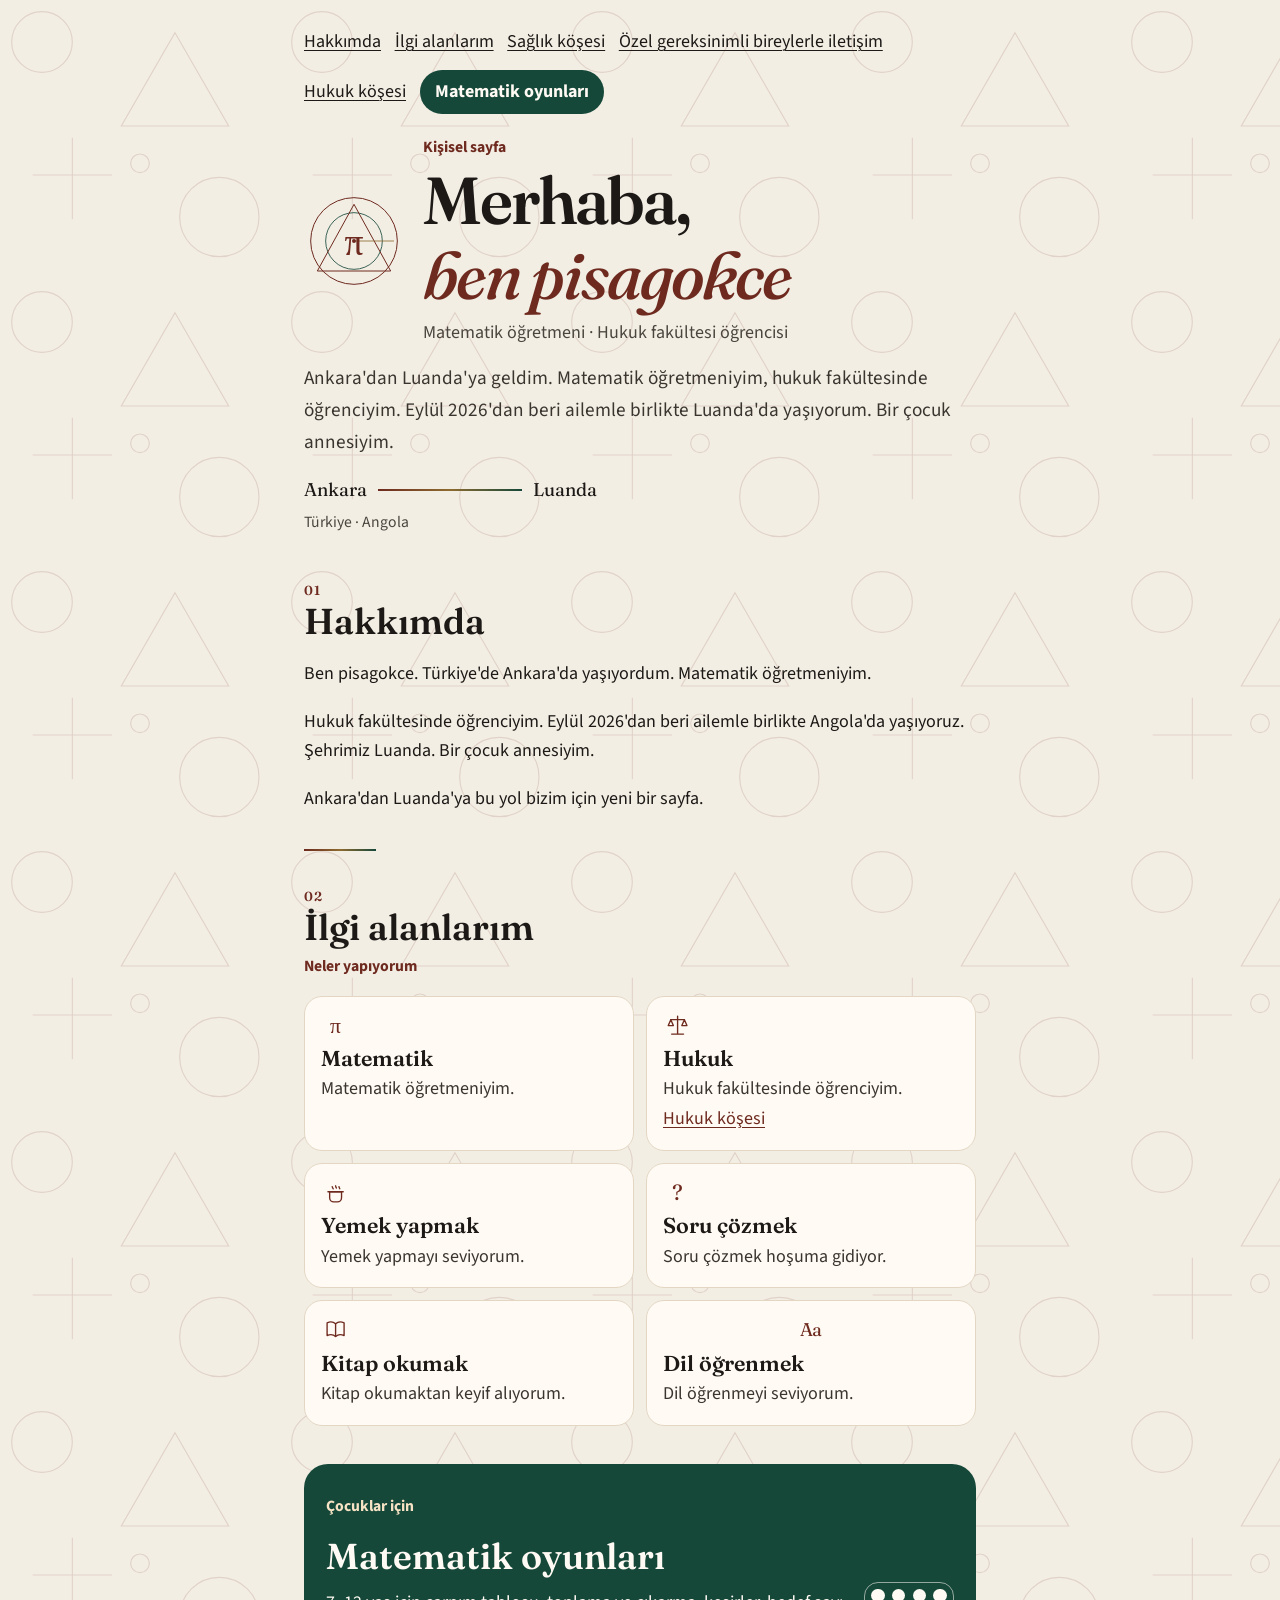
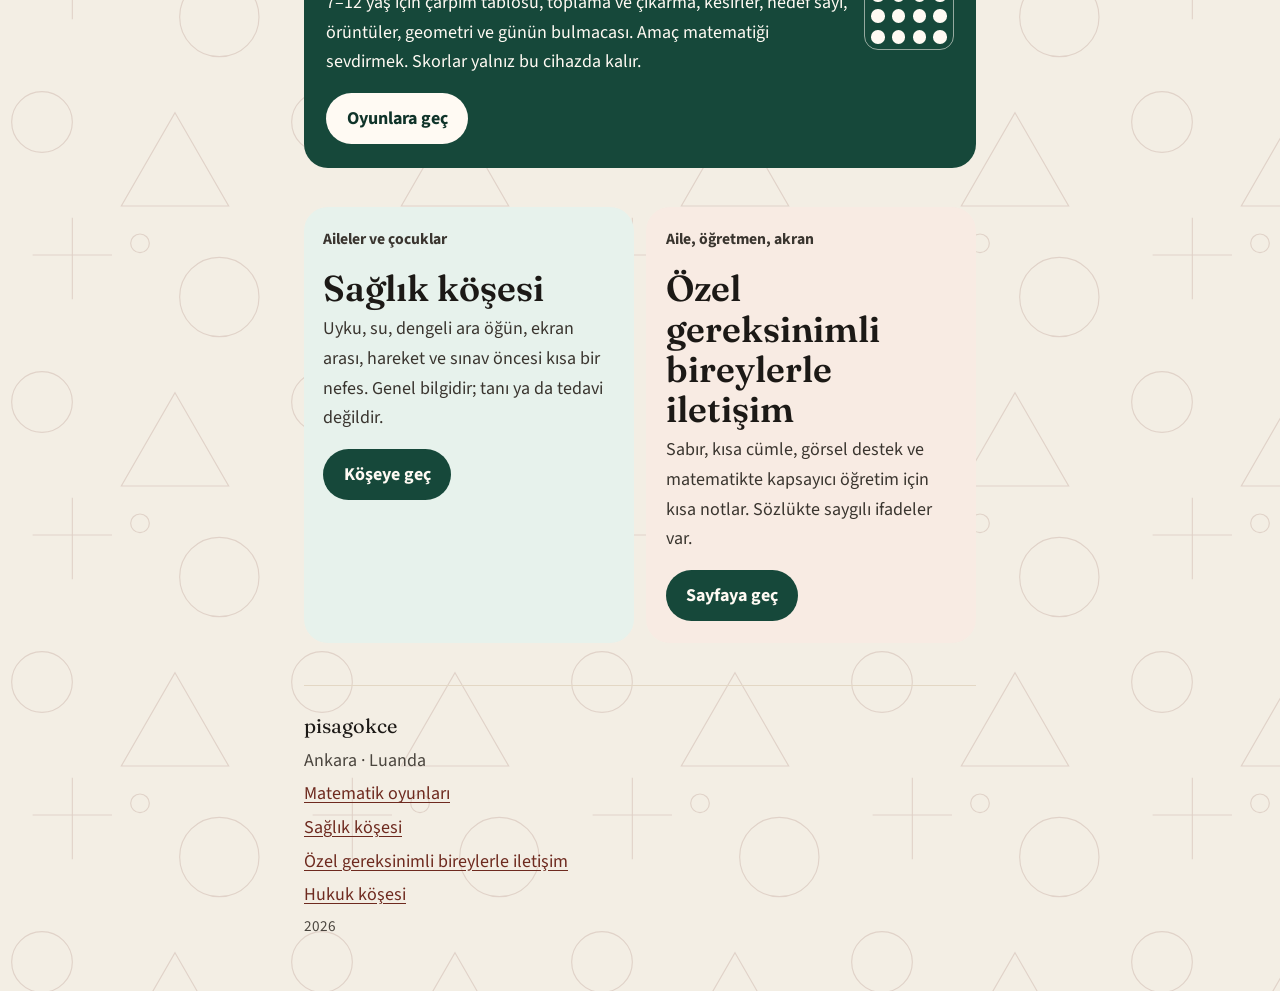
==== commit 2113f1f0: "Add a Turkish law corner with cited statutes Hukuk köşesi explains maternity rights, civil-servant a" ====
--- a/index.html
+++ b/index.html
@@ -22,6 +22,7 @@
         <a href="#ilgi">İlgi alanlarım</a>
         <a href="saglik/index.html">Sağlık köşesi</a>
         <a href="iletisim.html">Özel gereksinimli bireylerle iletişim</a>
+        <a href="hukuk/index.html">Hukuk köşesi</a>
         <a class="nav-cta" href="oyunlar/index.html">Matematik oyunları</a>
       </nav>
 
@@ -90,6 +91,7 @@
             </span>
             <h3>Hukuk</h3>
             <p>Hukuk fakültesinde öğrenciyim.</p>
+            <p><a href="hukuk/index.html">Hukuk köşesi</a></p>
           </li>
           <li>
             <span class="mark" aria-hidden="true">
@@ -167,6 +169,7 @@
       <p><a href="oyunlar/index.html">Matematik oyunları</a></p>
       <p><a href="saglik/index.html">Sağlık köşesi</a></p>
       <p><a href="iletisim.html">Özel gereksinimli bireylerle iletişim</a></p>
+      <p><a href="hukuk/index.html">Hukuk köşesi</a></p>
       <p class="fine">2026</p>
     </footer>
   </div>
--- a/styles.css
+++ b/styles.css
@@ -200,6 +200,145 @@
   margin: 0.28rem 0;
 }
 
+.guncel {
+  margin: 0.35rem 0 0;
+  color: var(--ink);
+  font-weight: 700;
+}
+
+.hak {
+  margin: 0.2rem 0 0;
+}
+
+.hak > div {
+  padding: 0.55rem 0;
+  border-top: 1px solid var(--line);
+}
+
+.hak dt {
+  color: var(--ink);
+  font-weight: 700;
+}
+
+.hak dd {
+  margin: 0.2rem 0 0;
+}
+
+.cetvel {
+  margin-top: 0.7rem;
+  max-width: 100%;
+}
+
+.cetvel table {
+  width: 100%;
+  border-collapse: collapse;
+  background: var(--card);
+  color: var(--ink);
+}
+
+.cetvel caption {
+  margin-bottom: 0.45rem;
+  text-align: left;
+  font-weight: 700;
+  color: var(--ink);
+}
+
+.cetvel th,
+.cetvel td {
+  padding: 0.55rem 0.65rem;
+  border: 1px solid var(--line);
+  text-align: left;
+  vertical-align: top;
+}
+
+.cetvel th {
+  background: #f8f1dc;
+  color: var(--ink);
+}
+
+.yolculuk {
+  list-style: none;
+  margin: 0.7rem 0 0;
+  padding: 0;
+  counter-reset: adim;
+}
+
+.yolculuk li {
+  position: relative;
+  margin: 0;
+  padding: 0 0 1.15rem 3.4rem;
+  color: var(--ink-soft);
+}
+
+.yolculuk li::before {
+  content: counter(adim);
+  counter-increment: adim;
+  position: absolute;
+  left: 0;
+  top: 0;
+  width: 2.4rem;
+  height: 2.4rem;
+  display: grid;
+  place-items: center;
+  border-radius: 50%;
+  background: var(--palm);
+  color: var(--cream);
+  font-weight: 700;
+}
+
+.yolculuk li::after {
+  content: "";
+  position: absolute;
+  left: 1.15rem;
+  top: 2.5rem;
+  bottom: 0.15rem;
+  width: 2px;
+  background: var(--line);
+}
+
+.yolculuk li:last-child::after {
+  content: none;
+}
+
+.yolculuk strong {
+  color: var(--ink);
+}
+
+.sss {
+  display: grid;
+  gap: 0.55rem;
+  margin-top: 0.7rem;
+}
+
+.sss details {
+  background: var(--card);
+  border: 1px solid var(--line);
+  border-radius: 16px;
+  padding: 0.15rem 0.95rem;
+}
+
+.sss summary {
+  display: flex;
+  align-items: center;
+  min-height: 48px;
+  color: var(--ink);
+  font-weight: 700;
+  cursor: pointer;
+}
+
+.sss details p {
+  margin: 0 0 0.85rem;
+}
+
+.kaynaklar {
+  margin: 0.5rem 0 0;
+  padding-left: 1.15rem;
+}
+
+.kaynaklar li {
+  margin: 0.4rem 0;
+}
+
 .kapi-grid {
   display: grid;
   gap: 0.8rem;
@@ -596,6 +735,45 @@
   }
 }
 
+@media (max-width: 679px) {
+  .cetvel thead {
+    position: absolute;
+    width: 1px;
+    height: 1px;
+    overflow: hidden;
+    clip: rect(0 0 0 0);
+  }
+
+  .cetvel table,
+  .cetvel tbody,
+  .cetvel tr,
+  .cetvel td {
+    display: block;
+    width: auto;
+  }
+
+  .cetvel tr {
+    margin: 0 0 0.7rem;
+    padding: 0.35rem 0.75rem 0.65rem;
+    background: var(--card);
+    border: 1px solid var(--line);
+    border-radius: 16px;
+  }
+
+  .cetvel td {
+    padding: 0.35rem 0;
+    border: 0;
+  }
+
+  .cetvel td::before {
+    content: attr(data-etiket);
+    display: block;
+    margin-bottom: 0.12rem;
+    color: var(--ink);
+    font-weight: 700;
+  }
+}
+
 @media (prefers-reduced-motion: reduce) {
   html {
     scroll-behavior: auto;
@@ -615,7 +793,10 @@
   .play,
   .kapi,
   .uyari,
-  .konu {
+  .konu,
+  .cetvel tr,
+  .sss details,
+  .yolculuk li::before {
     border: 1px solid ButtonText;
   }
 }
